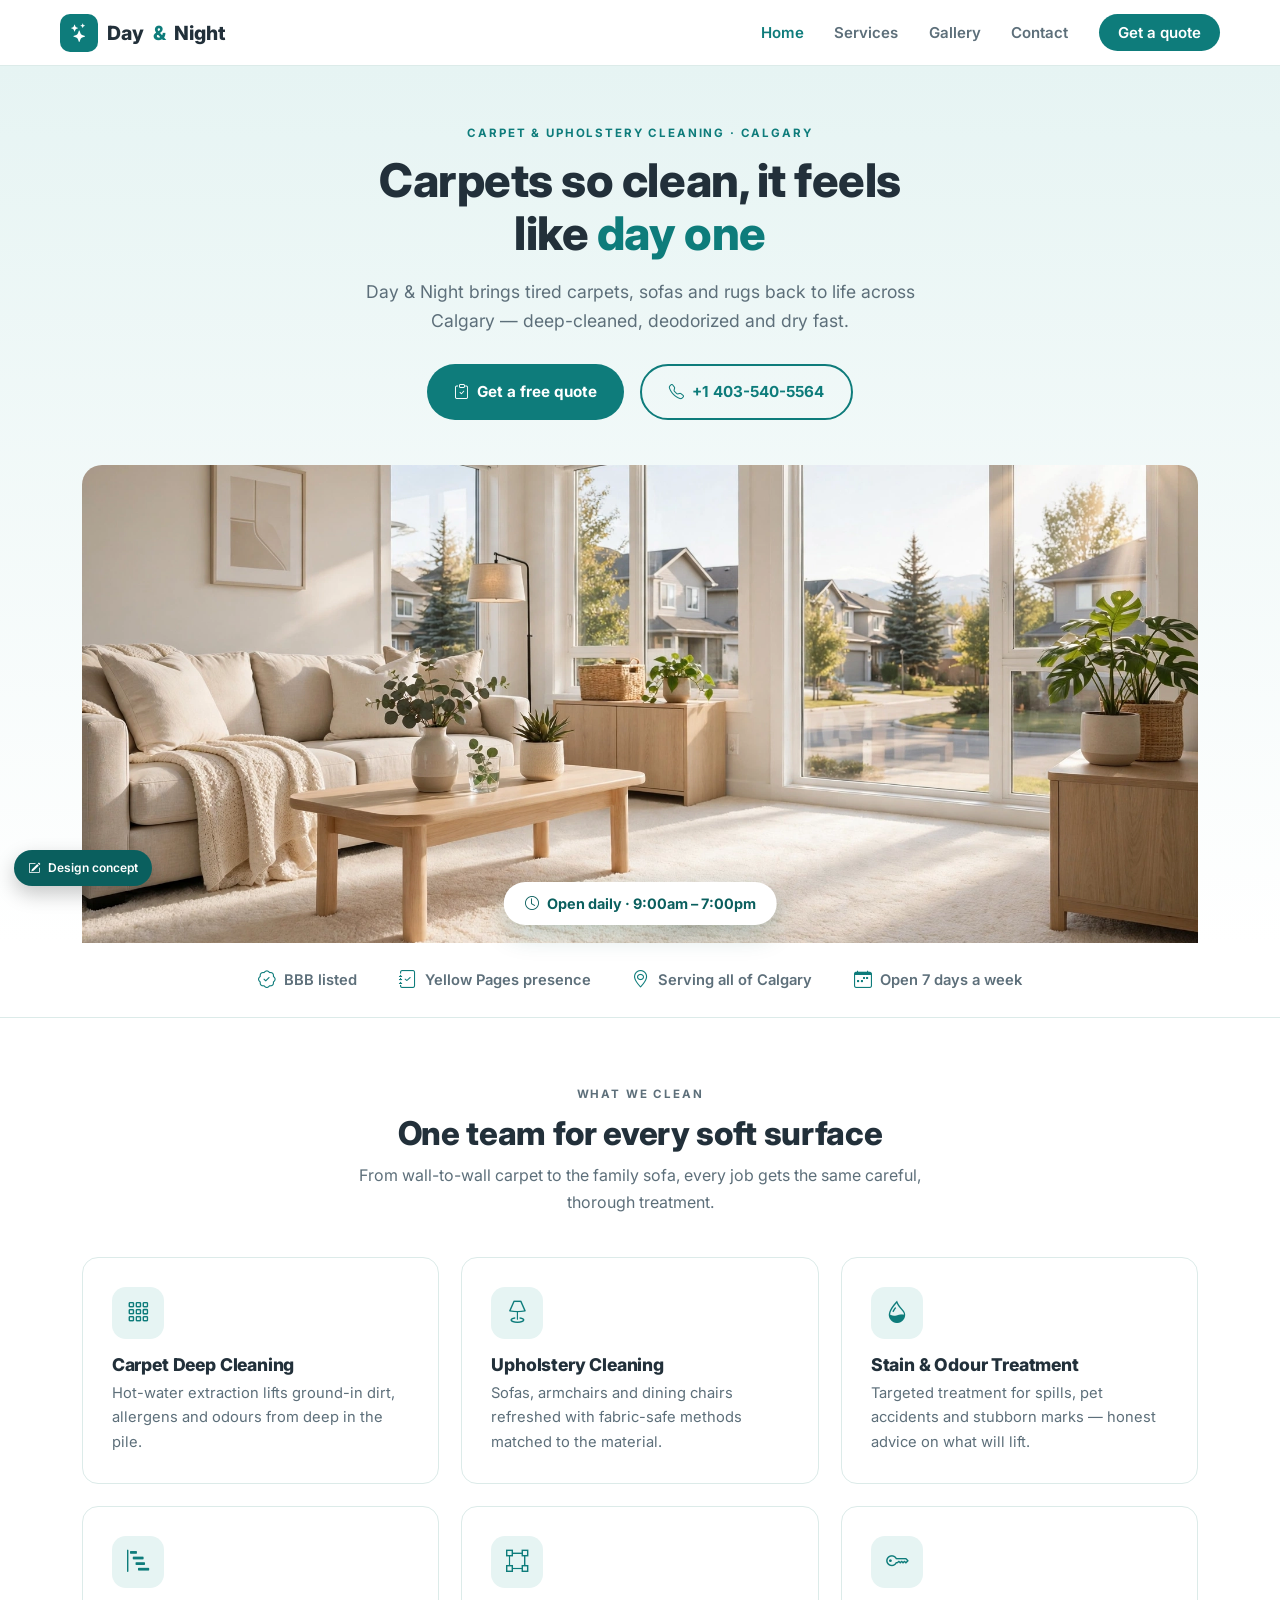
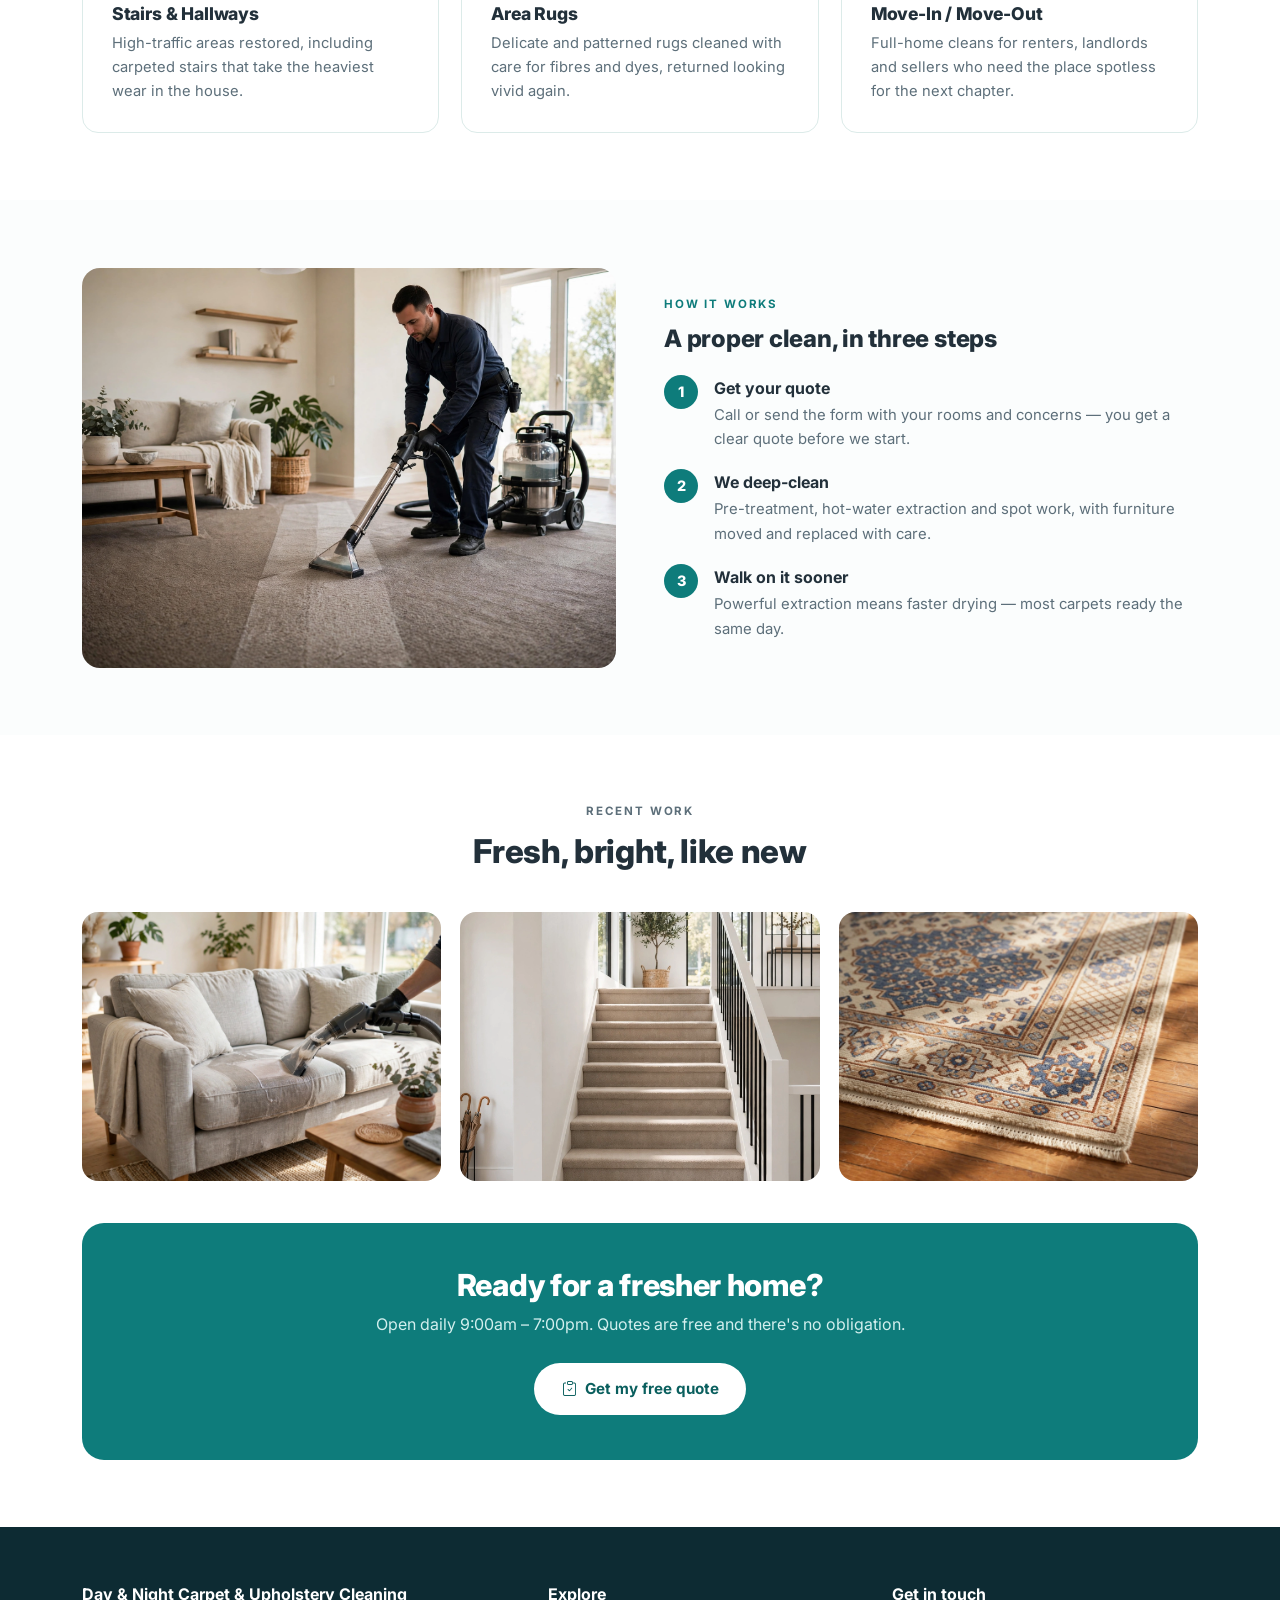
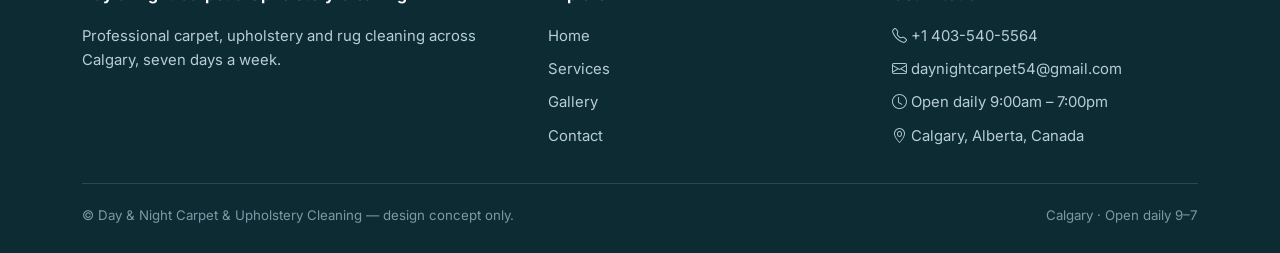
==== index.html @ 31159e5a "Demo website concept for Day & Night Carpet & Upholstery Cleaning (Calgary, Canada)" ====
<!doctype html>
<html lang="en">
<head>
<meta charset="utf-8">
<meta name="viewport" content="width=device-width, initial-scale=1">
<title>Day &amp; Night Carpet &amp; Upholstery Cleaning — Calgary</title>
<meta name="description" content="Professional carpet and upholstery cleaning in Calgary. Open daily 9am–7pm. Call +1 403-540-5564 for a free quote.">
<link rel="preconnect" href="https://fonts.googleapis.com">
<link href="https://fonts.googleapis.com/css2?family=Inter:wght@400;500;600;700;800&display=swap" rel="stylesheet">
<link rel="stylesheet" href="https://cdn.jsdelivr.net/npm/bootstrap-icons@1.11.3/font/bootstrap-icons.min.css">
<link rel="stylesheet" href="styles.css">
</head>
<body>
<header class="site">
  <div class="wrap nav">
    <a class="logo" href="index.html"><span class="mark"><i class="bi bi-stars"></i></span>Day <span>&amp;</span> Night</a>
    <button class="nav-toggle" aria-label="Open menu" aria-expanded="false"><i class="bi bi-list"></i></button>
    <ul class="nav-links">
      <li><a href="index.html" class="active">Home</a></li>
      <li><a href="services.html">Services</a></li>
      <li><a href="gallery.html">Gallery</a></li>
      <li><a href="contact.html">Contact</a></li>
      <li><a class="nav-cta" href="contact.html">Get a quote</a></li>
    </ul>
  </div>
</header>

<section class="hero">
  <div class="wrap">
    <p class="kicker">Carpet &amp; upholstery cleaning · Calgary</p>
    <h1>Carpets so clean, it feels like <em>day one</em></h1>
    <p class="lede">Day &amp; Night brings tired carpets, sofas and rugs back to life across Calgary — deep-cleaned, deodorized and dry fast.</p>
    <div class="hero-actions">
      <a class="btn btn-teal" href="contact.html"><i class="bi bi-clipboard-check"></i> Get a free quote</a>
      <a class="btn btn-outline" href="tel:+14035405564"><i class="bi bi-telephone"></i> +1 403-540-5564</a>
    </div>
    <div class="hero-img">
      <img src="images/hero.webp" alt="A bright Calgary living room with a freshly cleaned carpet">
      <div class="hours-pill"><i class="bi bi-clock"></i> Open daily · 9:00am – 7:00pm</div>
    </div>
  </div>
</section>

<div class="trust">
  <div class="wrap trust-row">
    <span><i class="bi bi-patch-check"></i> BBB listed</span>
    <span><i class="bi bi-journal-check"></i> Yellow Pages presence</span>
    <span><i class="bi bi-geo-alt"></i> Serving all of Calgary</span>
    <span><i class="bi bi-calendar-week"></i> Open 7 days a week</span>
  </div>
</div>

<section class="section">
  <div class="wrap">
    <div class="sec-head">
      <p class="kicker">What we clean</p>
      <h2>One team for every soft surface</h2>
      <p>From wall-to-wall carpet to the family sofa, every job gets the same careful, thorough treatment.</p>
    </div>
    <div class="tiles">
      <div class="tile"><div class="ic"><i class="bi bi-grid-3x3-gap"></i></div><h3>Carpet Deep Cleaning</h3><p>Hot-water extraction lifts ground-in dirt, allergens and odours from deep in the pile.</p></div>
      <div class="tile"><div class="ic"><i class="bi bi-lamp"></i></div><h3>Upholstery Cleaning</h3><p>Sofas, armchairs and dining chairs refreshed with fabric-safe methods matched to the material.</p></div>
      <div class="tile"><div class="ic"><i class="bi bi-droplet-half"></i></div><h3>Stain &amp; Odour Treatment</h3><p>Targeted treatment for spills, pet accidents and stubborn marks — honest advice on what will lift.</p></div>
      <div class="tile"><div class="ic"><i class="bi bi-bar-chart-steps"></i></div><h3>Stairs &amp; Hallways</h3><p>High-traffic areas restored, including carpeted stairs that take the heaviest wear in the house.</p></div>
      <div class="tile"><div class="ic"><i class="bi bi-bounding-box"></i></div><h3>Area Rugs</h3><p>Delicate and patterned rugs cleaned with care for fibres and dyes, returned looking vivid again.</p></div>
      <div class="tile"><div class="ic"><i class="bi bi-key"></i></div><h3>Move-In / Move-Out</h3><p>Full-home cleans for renters, landlords and sellers who need the place spotless for the next chapter.</p></div>
    </div>
  </div>
</section>

<section class="section alt">
  <div class="wrap split">
    <img src="images/carpet-clean.webp" alt="Professional carpet cleaning machine at work">
    <div>
      <p class="kicker">How it works</p>
      <h2>A proper clean, in three steps</h2>
      <div class="process">
        <div class="p"><div class="n">1</div><div><b>Get your quote</b><p>Call or send the form with your rooms and concerns — you get a clear quote before we start.</p></div></div>
        <div class="p"><div class="n">2</div><div><b>We deep-clean</b><p>Pre-treatment, hot-water extraction and spot work, with furniture moved and replaced with care.</p></div></div>
        <div class="p"><div class="n">3</div><div><b>Walk on it sooner</b><p>Powerful extraction means faster drying — most carpets ready the same day.</p></div></div>
      </div>
    </div>
  </div>
</section>

<section class="section">
  <div class="wrap">
    <div class="sec-head">
      <p class="kicker">Recent work</p>
      <h2>Fresh, bright, like new</h2>
    </div>
    <div class="strip">
      <img src="images/upholstery.webp" alt="Sofa being deep cleaned">
      <img src="images/stairs.webp" alt="Spotless carpeted staircase">
      <img src="images/rug.webp" alt="Clean patterned area rug">
    </div>
    <div style="margin-top:2.6rem">
      <div class="quote-band">
        <h2>Ready for a fresher home?</h2>
        <p>Open daily 9:00am – 7:00pm. Quotes are free and there's no obligation.</p>
        <a class="btn btn-white" href="contact.html"><i class="bi bi-clipboard-check"></i> Get my free quote</a>
      </div>
    </div>
  </div>
</section>

<footer class="site">
  <div class="wrap">
    <div class="foot-grid">
      <div>
        <h4>Day &amp; Night Carpet &amp; Upholstery Cleaning</h4>
        <p style="font-size:.93rem">Professional carpet, upholstery and rug cleaning across Calgary, seven days a week.</p>
      </div>
      <div>
        <h4>Explore</h4>
        <ul>
          <li><a href="index.html">Home</a></li>
          <li><a href="services.html">Services</a></li>
          <li><a href="gallery.html">Gallery</a></li>
          <li><a href="contact.html">Contact</a></li>
        </ul>
      </div>
      <div>
        <h4>Get in touch</h4>
        <ul>
          <li><i class="bi bi-telephone"></i> <a href="tel:+14035405564">+1 403-540-5564</a></li>
          <li><i class="bi bi-envelope"></i> <a href="mailto:daynightcarpet54@gmail.com">daynightcarpet54@gmail.com</a></li>
          <li><i class="bi bi-clock"></i> Open daily 9:00am – 7:00pm</li>
          <li><i class="bi bi-geo-alt"></i> Calgary, Alberta, Canada</li>
        </ul>
      </div>
    </div>
    <div class="foot-bottom">
      <span>© Day &amp; Night Carpet &amp; Upholstery Cleaning — design concept only.</span>
      <span>Calgary · Open daily 9–7</span>
    </div>
  </div>
</footer>
<div class="concept-badge"><i class="bi bi-pencil-square"></i> Design concept</div>
<script>
document.querySelector('.nav-toggle').addEventListener('click', function(){
  var links = document.querySelector('.nav-links');
  var open = links.classList.toggle('open');
  this.setAttribute('aria-expanded', open);
});
</script>
</body>
</html>
---- styles.css ----
:root{
  --teal:#0e7c7b; --teal-d:#0a5f5e; --teal-soft:#e6f4f3; --ink:#22303a; --soft:#5d6f7a;
  --paper:#fbfdfd; --line:#dcebe9; --font:'Inter',sans-serif;
}
*{margin:0;padding:0;box-sizing:border-box}
body{font-family:var(--font);color:var(--ink);background:#fff;line-height:1.65}
img{max-width:100%;height:auto;display:block}
a{text-decoration:none;color:inherit}
.wrap{max-width:1160px;margin:0 auto;padding:0 22px}
h1,h2,h3{line-height:1.15;color:var(--ink);font-weight:800;letter-spacing:-.01em}
.kicker{font-weight:700;letter-spacing:.16em;text-transform:uppercase;font-size:.72rem;color:var(--teal);margin-bottom:.7rem}
.btn{display:inline-flex;align-items:center;gap:.5rem;font-weight:700;padding:.85rem 1.7rem;border-radius:999px;font-size:.95rem;transition:.2s;border:0;cursor:pointer}
.btn-teal{background:var(--teal);color:#fff}
.btn-teal:hover{background:var(--teal-d)}
.btn-white{background:#fff;color:var(--teal-d)}
.btn-white:hover{background:var(--teal-soft)}
.btn-outline{border:2px solid var(--teal);color:var(--teal);background:transparent}
.btn-outline:hover{background:var(--teal);color:#fff}
/* header */
header.site{position:sticky;top:0;z-index:50;background:#fff;border-bottom:1px solid var(--line)}
.nav{display:flex;align-items:center;justify-content:space-between;padding:.85rem 0;position:relative}
.logo{font-weight:800;font-size:1.22rem;display:flex;align-items:center;gap:.55rem;color:var(--ink)}
.logo .mark{width:38px;height:38px;border-radius:10px;background:var(--teal);color:#fff;display:flex;align-items:center;justify-content:center;font-size:1.15rem}
.logo span{color:var(--teal)}
.nav-links{display:flex;gap:1.9rem;align-items:center;list-style:none}
.nav-links a{font-weight:600;font-size:.94rem;color:var(--soft)}
.nav-links a:hover,.nav-links a.active{color:var(--teal)}
.nav-cta{background:var(--teal);color:#fff!important;padding:.55rem 1.2rem;border-radius:999px}
.nav-toggle{display:none;background:none;border:0;color:var(--teal-d);font-size:1.7rem;cursor:pointer;padding:.35rem .5rem;min-width:44px;min-height:44px}
/* hero */
.hero{padding:3.6rem 0 0;text-align:center;background:linear-gradient(180deg,var(--teal-soft),#fff)}
.hero h1{font-size:2.9rem;max-width:18ch;margin:0 auto 1rem}
.hero h1 em{font-style:normal;color:var(--teal)}
.hero p.lede{color:var(--soft);font-size:1.1rem;max-width:56ch;margin:0 auto 1.8rem}
.hero-actions{display:flex;gap:1rem;justify-content:center;flex-wrap:wrap}
.hero-img{margin-top:2.8rem;position:relative}
.hero-img img{width:100%;aspect-ratio:21/9;object-fit:cover;border-radius:20px 20px 0 0}
.hours-pill{position:absolute;left:50%;transform:translateX(-50%);bottom:18px;background:#fff;border-radius:999px;padding:.6rem 1.3rem;font-weight:700;font-size:.9rem;color:var(--teal-d);box-shadow:0 10px 26px rgba(10,95,94,.22);display:flex;gap:.5rem;align-items:center;white-space:nowrap}
/* trust strip */
.trust{border-bottom:1px solid var(--line);padding:1.4rem 0}
.trust-row{display:flex;justify-content:center;gap:2.6rem;flex-wrap:wrap;color:var(--soft);font-weight:600;font-size:.92rem}
.trust-row span{display:flex;gap:.5rem;align-items:center}
.trust-row i{color:var(--teal);font-size:1.1rem}
/* sections */
.section{padding:4.2rem 0}
.section.alt{background:var(--paper)}
.sec-head{text-align:center;max-width:620px;margin:0 auto 2.6rem}
.sec-head h2{font-size:2.05rem;margin-bottom:.6rem}
.sec-head p{color:var(--soft)}
.tiles{display:grid;grid-template-columns:repeat(3,1fr);gap:1.4rem}
.tile{background:#fff;border:1px solid var(--line);border-radius:16px;padding:1.8rem;transition:.2s}
.tile:hover{border-color:var(--teal);box-shadow:0 12px 26px rgba(14,124,123,.1)}
.tile .ic{width:52px;height:52px;border-radius:14px;background:var(--teal-soft);color:var(--teal);display:flex;align-items:center;justify-content:center;font-size:1.4rem;margin-bottom:1rem}
.tile h3{font-size:1.1rem;margin-bottom:.4rem}
.tile p{color:var(--soft);font-size:.92rem}
/* feature split */
.split{display:grid;grid-template-columns:1fr 1fr;gap:3rem;align-items:center}
.split img{border-radius:18px;aspect-ratio:4/3;object-fit:cover;width:100%}
.process{display:grid;gap:1.1rem;margin-top:1.4rem}
.process .p{display:flex;gap:1rem}
.process .n{flex:0 0 auto;width:34px;height:34px;border-radius:50%;background:var(--teal);color:#fff;font-weight:800;display:flex;align-items:center;justify-content:center;font-size:.9rem}
.process b{display:block;margin-bottom:.1rem}
.process p{color:var(--soft);font-size:.93rem}
/* photo strip */
.strip{display:grid;grid-template-columns:repeat(3,1fr);gap:1.2rem}
.strip img{aspect-ratio:4/3;object-fit:cover;width:100%;border-radius:16px}
/* quote band */
.quote-band{background:var(--teal);color:#fff;border-radius:22px;padding:2.8rem;text-align:center}
.quote-band h2{color:#fff;font-size:1.9rem;margin-bottom:.5rem}
.quote-band p{color:#d3efee;margin-bottom:1.6rem}
/* service rows */
.svc-row{display:grid;grid-template-columns:1fr 1fr;gap:2.8rem;align-items:center;padding:2.4rem 0;border-bottom:1px solid var(--line)}
.svc-row:last-child{border-bottom:0}
.svc-row img{border-radius:16px;aspect-ratio:4/3;object-fit:cover;width:100%}
.svc-row.flip img{order:2}
.svc-row h3{font-size:1.5rem;margin-bottom:.6rem}
.svc-row p{color:var(--soft);margin-bottom:1rem}
.svc-row ul{list-style:none;display:grid;gap:.5rem}
.svc-row li{display:flex;gap:.55rem;font-size:.95rem}
.svc-row li i{color:var(--teal);margin-top:.2rem}
/* gallery */
.gal{display:grid;grid-template-columns:repeat(3,1fr);gap:1.2rem}
.gal img{aspect-ratio:4/3;object-fit:cover;width:100%;border-radius:16px;transition:.3s}
.gal img:hover{transform:scale(1.03)}
/* contact */
.contact-grid{display:grid;grid-template-columns:1fr 1fr;gap:2.4rem;align-items:start}
.info-card{background:var(--teal-soft);border-radius:18px;padding:2rem}
.info-row{display:flex;gap:.9rem;padding:.85rem 0;border-bottom:1px solid #cfe6e4}
.info-row:last-child{border-bottom:0}
.info-row i{color:var(--teal);font-size:1.25rem;margin-top:.15rem}
.info-row b{display:block;font-size:.78rem;letter-spacing:.1em;text-transform:uppercase;color:var(--teal-d);margin-bottom:.15rem}
form.demo-form{background:#fff;border:1px solid var(--line);border-radius:18px;padding:2rem}
form.demo-form label{display:block;font-weight:600;font-size:.9rem;margin-bottom:.35rem}
form.demo-form input,form.demo-form select,form.demo-form textarea{width:100%;border:1px solid var(--line);border-radius:10px;padding:.75rem .9rem;font-family:var(--font);font-size:.95rem;margin-bottom:1.1rem;background:var(--paper)}
form.demo-form button{width:100%;justify-content:center}
/* page hero */
.page-hero{background:var(--teal-soft);padding:3.2rem 0}
.page-hero h1{font-size:2.4rem;margin-bottom:.5rem}
.page-hero p{color:var(--soft);max-width:60ch}
/* footer */
footer.site{background:#0d2b33;color:#b8cdd4;padding:3.4rem 0 1.6rem}
.foot-grid{display:grid;grid-template-columns:1.4fr 1fr 1fr;gap:2.4rem;margin-bottom:2.2rem}
footer.site h4{color:#fff;margin-bottom:1rem;font-size:1rem}
footer.site ul{list-style:none;display:grid;gap:.55rem;font-size:.93rem}
footer.site a:hover{color:#7fd1cf}
.foot-bottom{border-top:1px solid rgba(255,255,255,.13);padding-top:1.3rem;font-size:.83rem;color:#7e99a3;display:flex;justify-content:space-between;gap:1rem;flex-wrap:wrap}
.concept-badge{position:fixed;left:14px;bottom:14px;z-index:200;background:var(--teal-d);color:#fff;font-size:.75rem;font-weight:600;padding:.5rem .9rem;border-radius:999px;box-shadow:0 8px 20px rgba(0,0,0,.22);display:flex;gap:.45rem;align-items:center}
@media(max-width:900px){
  .split,.contact-grid,.svc-row{grid-template-columns:1fr}
  .svc-row.flip img{order:0}
  .tiles,.strip{grid-template-columns:1fr 1fr}
  .gal{grid-template-columns:1fr 1fr}
  .foot-grid{grid-template-columns:1fr 1fr}
  .hero h1{font-size:2.2rem}
  .hero-img img{aspect-ratio:16/10}
}
@media(max-width:768px){
  .nav-toggle{display:block}
  .nav-links{display:none;position:absolute;top:100%;left:0;right:0;background:#fff;flex-direction:column;align-items:stretch;gap:0;padding:.6rem 22px 1.1rem;z-index:100;box-shadow:0 18px 30px rgba(13,43,51,.18);border-bottom:1px solid var(--line)}
  .nav-links.open{display:flex}
  .nav-links li{border-top:1px solid var(--line)}
  .nav-links a{display:block;padding:.85rem 0}
  .nav-cta{text-align:center;margin-top:.6rem}
}
@media(max-width:560px){
  .tiles,.strip,.gal,.foot-grid{grid-template-columns:1fr}
  .quote-band{padding:2rem 1.4rem}
  .hours-pill{font-size:.8rem;padding:.5rem 1rem}
}
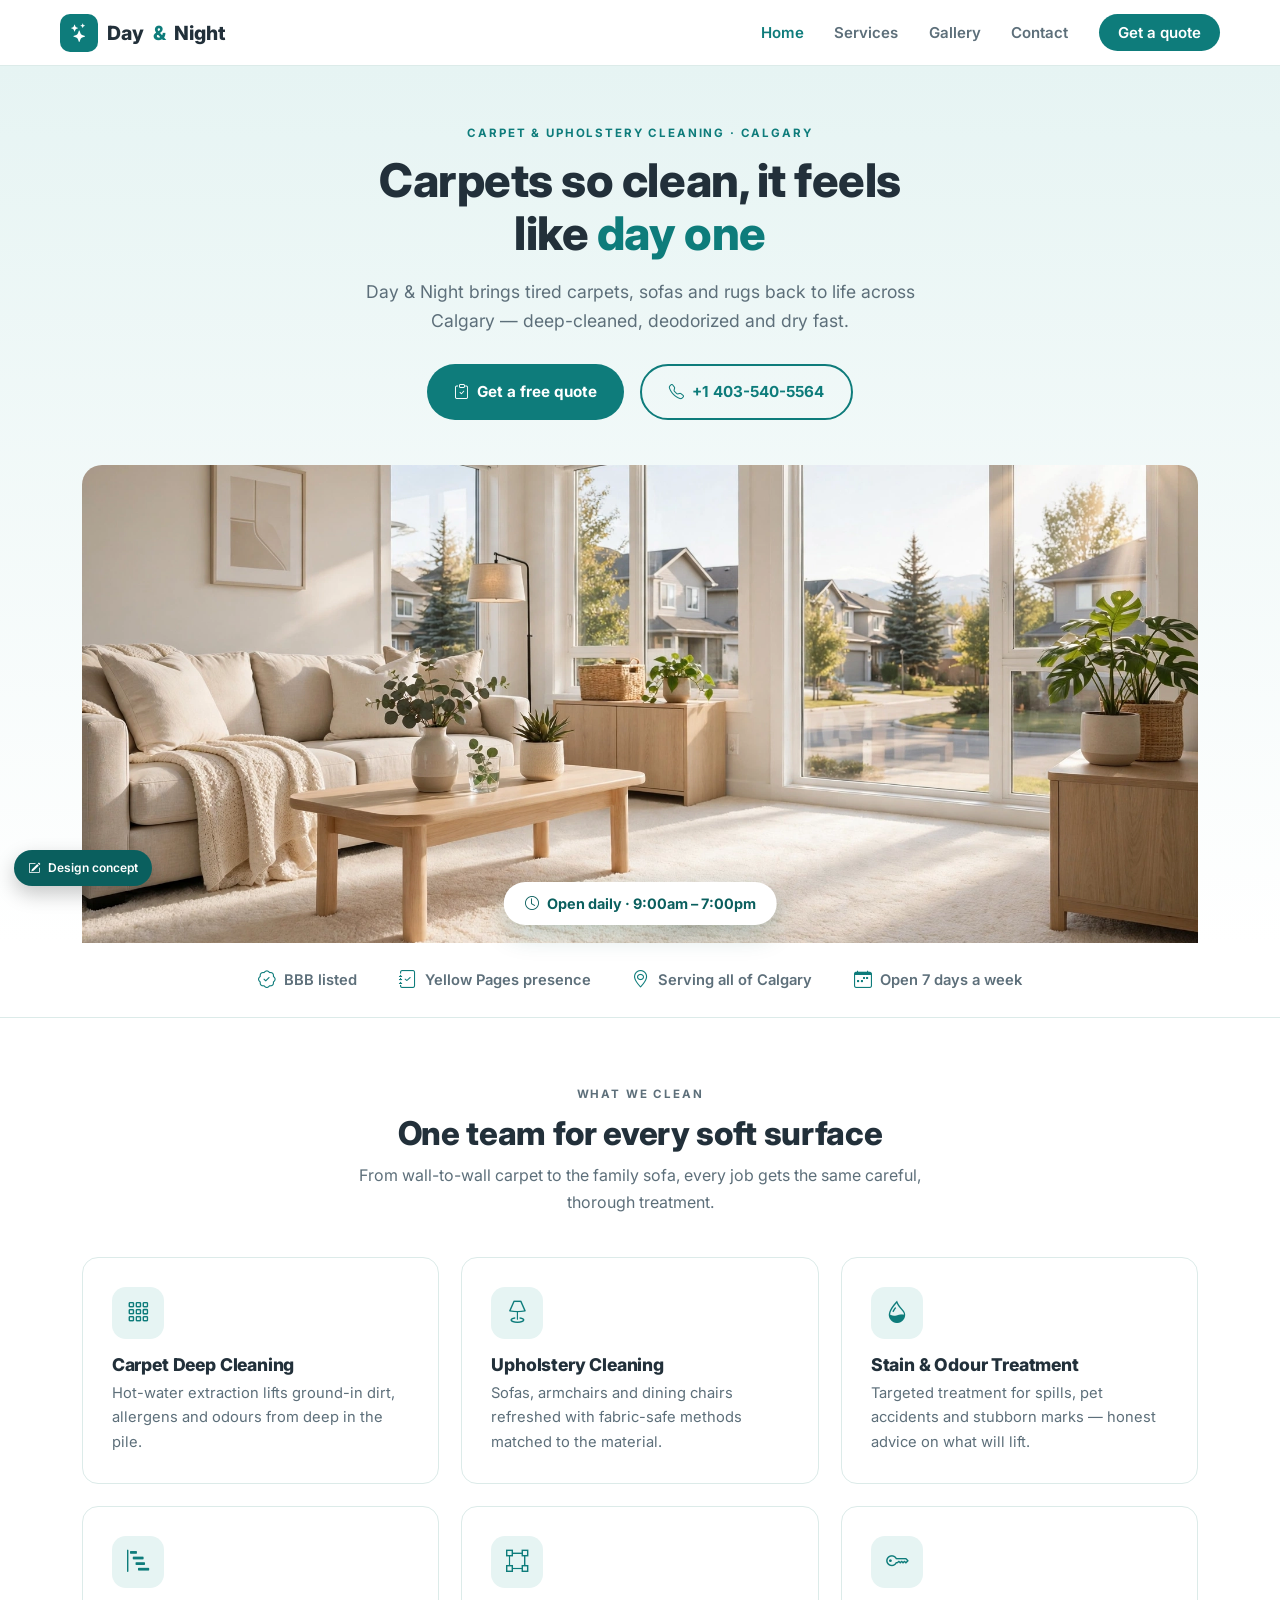
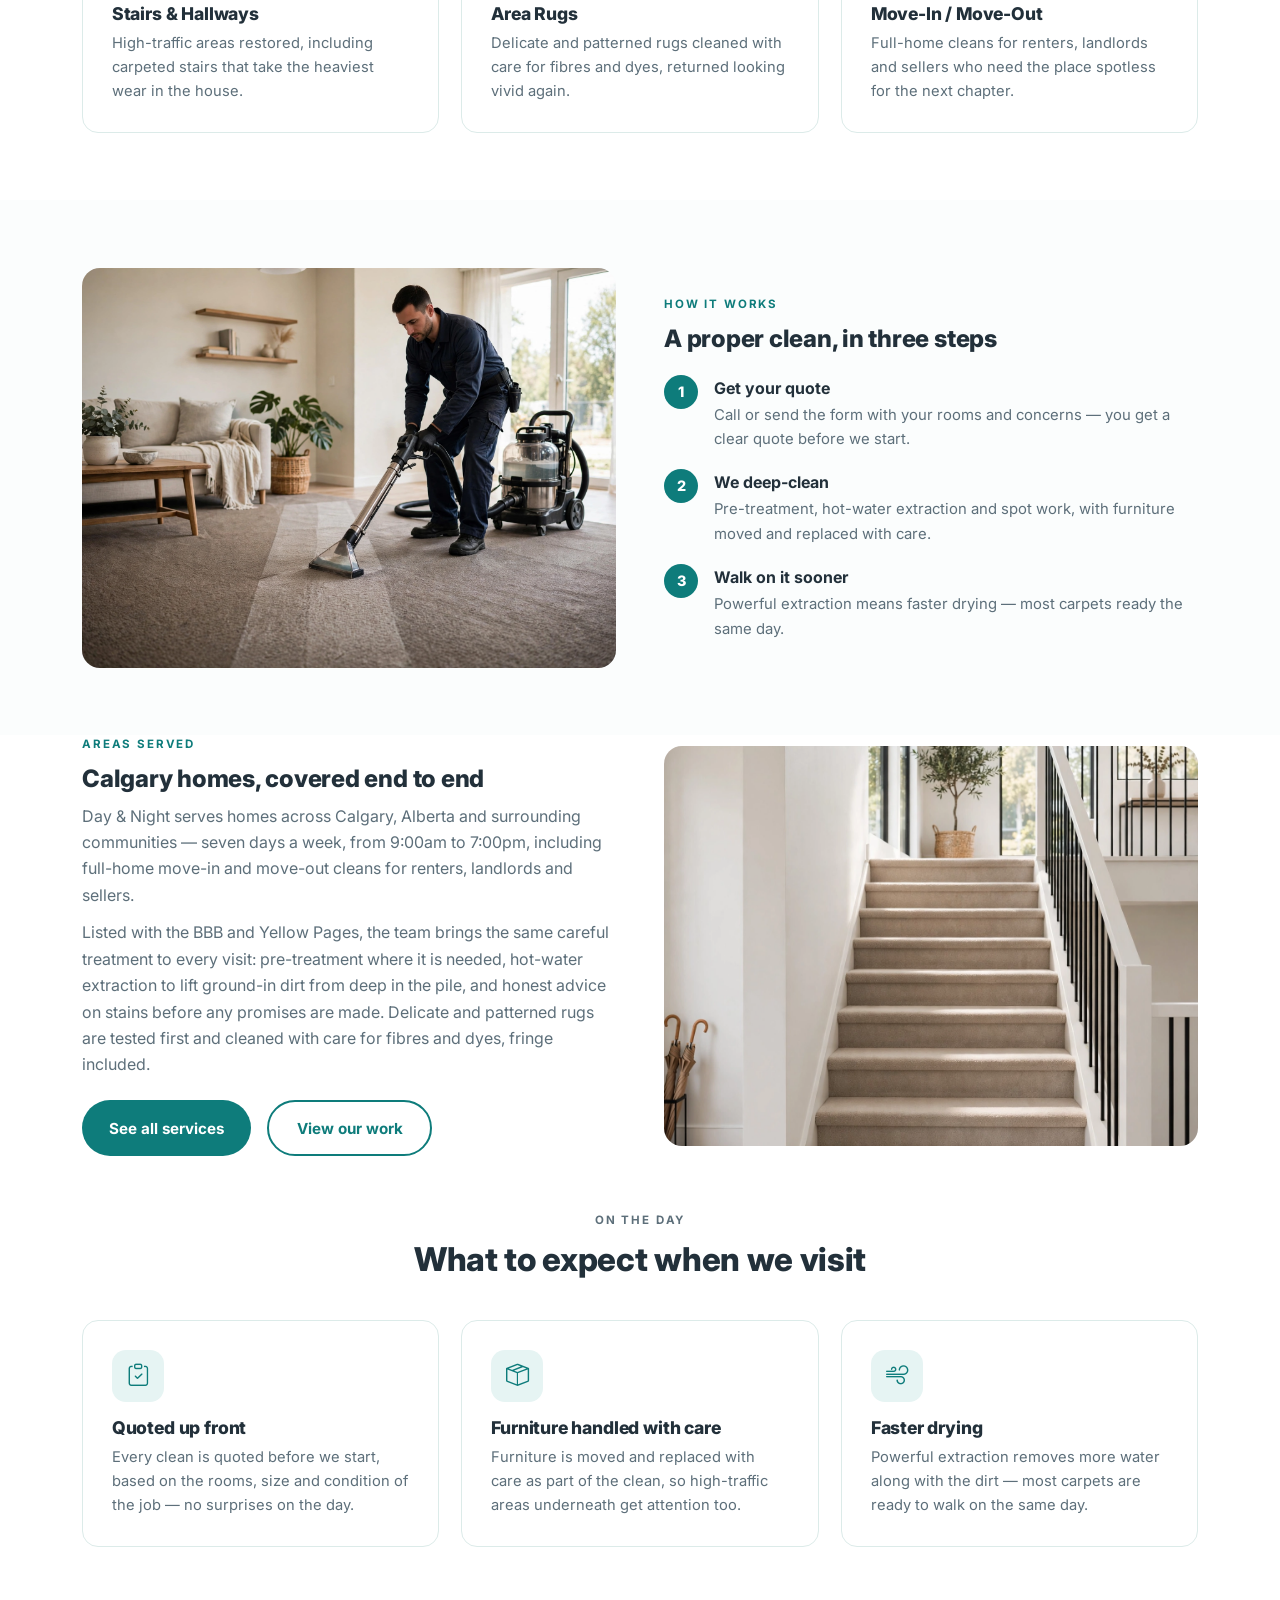
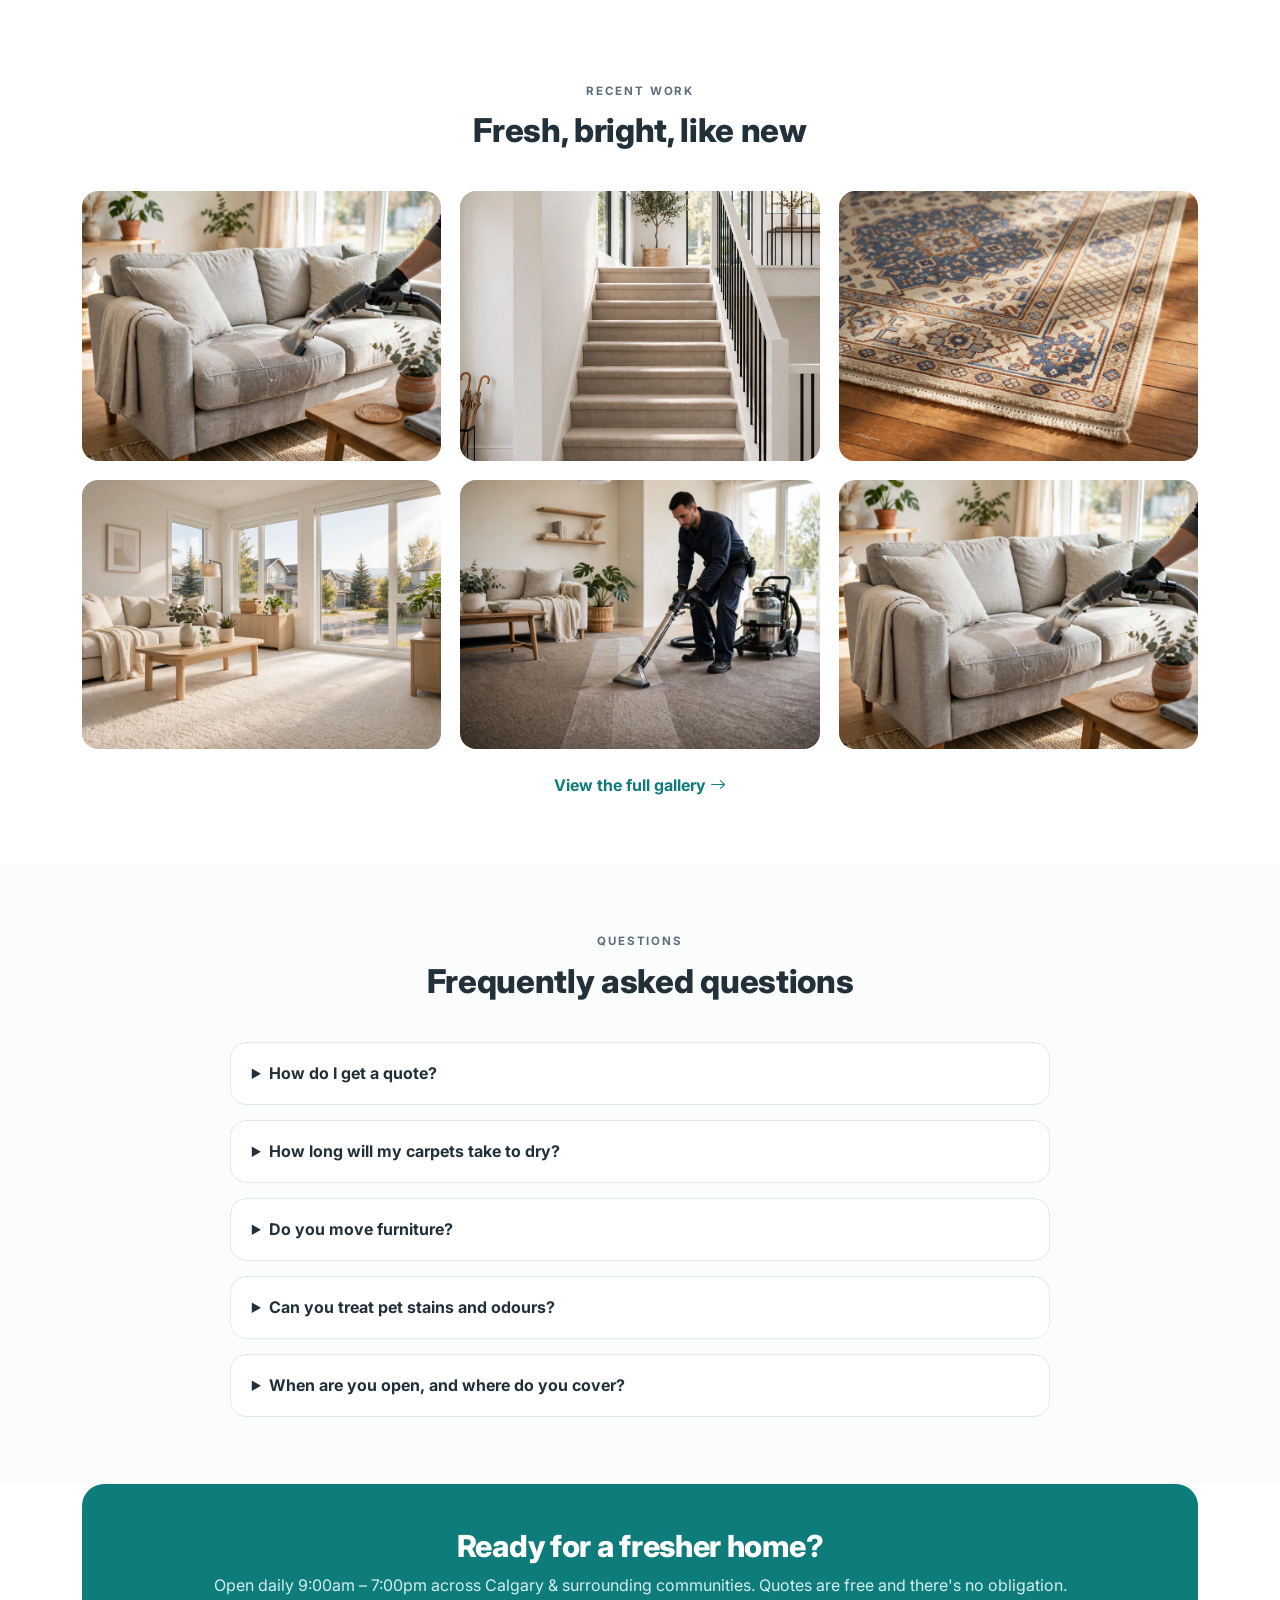
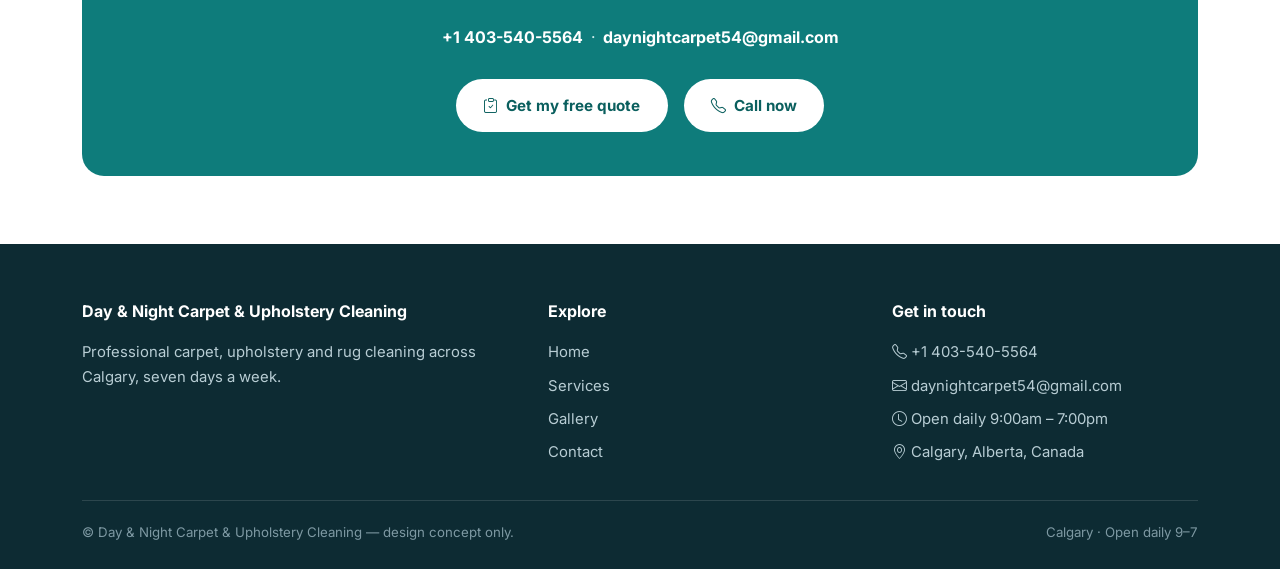
==== commit ee4582b6: "Demo website concept for Day & Night Carpet & Upholstery Cleaning (Calgary, AB)" ====
--- a/index.html
+++ b/index.html
@@ -68,6 +68,7 @@
   </div>
 </section>
 
+
 <section class="section alt">
   <div class="wrap split">
     <img src="images/carpet-clean.webp" alt="Professional carpet cleaning machine at work">
@@ -83,6 +84,34 @@
   </div>
 </section>
 
+
+<section class="section" style="padding-top:0">
+  <div class="wrap">
+    <div class="split">
+      <div>
+        <p class="kicker">Areas served</p>
+        <h2>Calgary homes, covered end to end</h2>
+        <p style="color:var(--soft);margin-top:.6rem">Day &amp; Night serves homes across Calgary, Alberta and surrounding communities — seven days a week, from 9:00am to 7:00pm, including full-home move-in and move-out cleans for renters, landlords and sellers.</p>
+        <p style="color:var(--soft);margin-top:.7rem">Listed with the BBB and Yellow Pages, the team brings the same careful treatment to every visit: pre-treatment where it is needed, hot-water extraction to lift ground-in dirt from deep in the pile, and honest advice on stains before any promises are made. Delicate and patterned rugs are tested first and cleaned with care for fibres and dyes, fringe included.</p>
+        <div class="hero-actions" style="justify-content:flex-start;margin-top:1.4rem">
+          <a class="btn btn-teal" href="services.html">See all services</a>
+          <a class="btn btn-outline" href="gallery.html">View our work</a>
+        </div>
+      </div>
+      <img src="images/stairs.webp" alt="Spotless carpeted staircase in a Calgary home">
+    </div>
+    <div class="sec-head" style="margin-top:3.4rem">
+      <p class="kicker">On the day</p>
+      <h2>What to expect when we visit</h2>
+    </div>
+    <div class="tiles">
+      <div class="tile"><div class="ic"><i class="bi bi-clipboard-check"></i></div><h3>Quoted up front</h3><p>Every clean is quoted before we start, based on the rooms, size and condition of the job — no surprises on the day.</p></div>
+      <div class="tile"><div class="ic"><i class="bi bi-box-seam"></i></div><h3>Furniture handled with care</h3><p>Furniture is moved and replaced with care as part of the clean, so high-traffic areas underneath get attention too.</p></div>
+      <div class="tile"><div class="ic"><i class="bi bi-wind"></i></div><h3>Faster drying</h3><p>Powerful extraction removes more water along with the dirt — most carpets are ready to walk on the same day.</p></div>
+    </div>
+  </div>
+</section>
+
 <section class="section">
   <div class="wrap">
     <div class="sec-head">
@@ -94,11 +123,41 @@
       <img src="images/stairs.webp" alt="Spotless carpeted staircase">
       <img src="images/rug.webp" alt="Clean patterned area rug">
     </div>
-    <div style="margin-top:2.6rem">
-      <div class="quote-band">
-        <h2>Ready for a fresher home?</h2>
-        <p>Open daily 9:00am – 7:00pm. Quotes are free and there's no obligation.</p>
+    <div class="strip" style="margin-top:1.2rem">
+      <img src="images/hero.webp" alt="Bright living room with a freshly cleaned carpet">
+      <img src="images/carpet-clean.webp" alt="Professional carpet cleaning in progress">
+      <img src="images/upholstery.webp" alt="Upholstery fabric refreshed after cleaning" style="object-position:bottom">
+    </div>
+    <p style="margin-top:1.4rem;text-align:center"><a href="gallery.html" style="color:var(--teal);font-weight:700">View the full gallery <i class="bi bi-arrow-right"></i></a></p>
+  </div>
+</section>
+
+
+<section class="section alt faq-sec">
+  <div class="wrap">
+    <div class="sec-head">
+      <p class="kicker">Questions</p>
+      <h2>Frequently asked questions</h2>
+    </div>
+    <div class="faq-list">
+      <details class="faq-item"><summary>How do I get a quote?</summary><p>Call <a href="tel:+14035405564">+1 403-540-5564</a> or send the contact form with the rooms and any concerns. Every clean is quoted up front based on the size and condition of the job, and quotes are free with no obligation.</p></details>
+      <details class="faq-item"><summary>How long will my carpets take to dry?</summary><p>Powerful hot-water extraction removes more water along with the dirt, so most carpets are ready to walk on the same day.</p></details>
+      <details class="faq-item"><summary>Do you move furniture?</summary><p>Yes — furniture is moved and replaced with care during the clean, so the areas underneath get the same thorough treatment.</p></details>
+      <details class="faq-item"><summary>Can you treat pet stains and odours?</summary><p>Stain and odour treatment is one of our core services, including spills and pet accidents. We will give you honest advice on what is likely to lift before we start.</p></details>
+      <details class="faq-item"><summary>When are you open, and where do you cover?</summary><p>We are open daily, 9:00am – 7:00pm, and serve Calgary, Alberta and surrounding communities — including move-in and move-out cleans for renters, landlords and sellers.</p></details>
+    </div>
+  </div>
+</section>
+
+<section class="section" style="padding-top:0">
+  <div class="wrap">
+    <div class="quote-band">
+      <h2>Ready for a fresher home?</h2>
+      <p>Open daily 9:00am – 7:00pm across Calgary &amp; surrounding communities. Quotes are free and there's no obligation.</p>
+      <p style="margin-bottom:1.8rem"><a href="tel:+14035405564" style="color:#fff;font-weight:700">+1 403-540-5564</a> &nbsp;·&nbsp; <a href="mailto:daynightcarpet54@gmail.com" style="color:#fff;font-weight:700">daynightcarpet54@gmail.com</a></p>
+      <div class="hero-actions">
         <a class="btn btn-white" href="contact.html"><i class="bi bi-clipboard-check"></i> Get my free quote</a>
+        <a class="btn btn-white" href="tel:+14035405564"><i class="bi bi-telephone"></i> Call now</a>
       </div>
     </div>
   </div>
--- a/styles.css
+++ b/styles.css
@@ -127,3 +127,19 @@
   .quote-band{padding:2rem 1.4rem}
   .hours-pill{font-size:.8rem;padding:.5rem 1rem}
 }
+
+/* --- homepage enrichment --- */
+.faq-list{display:grid;gap:.9rem;max-width:820px;margin:0 auto}
+.faq-item{background:#fff;border:1px solid var(--line);border-radius:16px;padding:1.1rem 1.3rem;text-align:left}
+.faq-item summary{font-weight:700;color:var(--ink);cursor:pointer}
+.faq-item p{color:var(--soft);font-size:.94rem;margin-top:.6rem}
+.faq-item a{color:var(--teal);font-weight:700}
+.visit-band{background:var(--teal-soft);border:1px solid var(--line);border-radius:22px;padding:2.6rem;display:grid;grid-template-columns:1.2fr .8fr;gap:2.2rem;align-items:center}
+.visit-band h2{font-size:1.85rem;margin-bottom:.4rem}
+.visit-list{list-style:none;margin-top:1.2rem;display:grid;gap:1rem}
+.visit-list li{display:flex;gap:.8rem;align-items:flex-start}
+.visit-list i{color:var(--teal);font-size:1.2rem;margin-top:.15rem}
+.visit-list b{display:block;font-size:.76rem;letter-spacing:.1em;text-transform:uppercase;color:var(--teal-d);margin-bottom:.1rem}
+.visit-actions{display:flex;flex-direction:column;gap:.9rem;align-items:stretch}
+.visit-actions .btn{justify-content:center}
+@media(max-width:900px){.visit-band{grid-template-columns:1fr;padding:2rem 1.4rem}}
